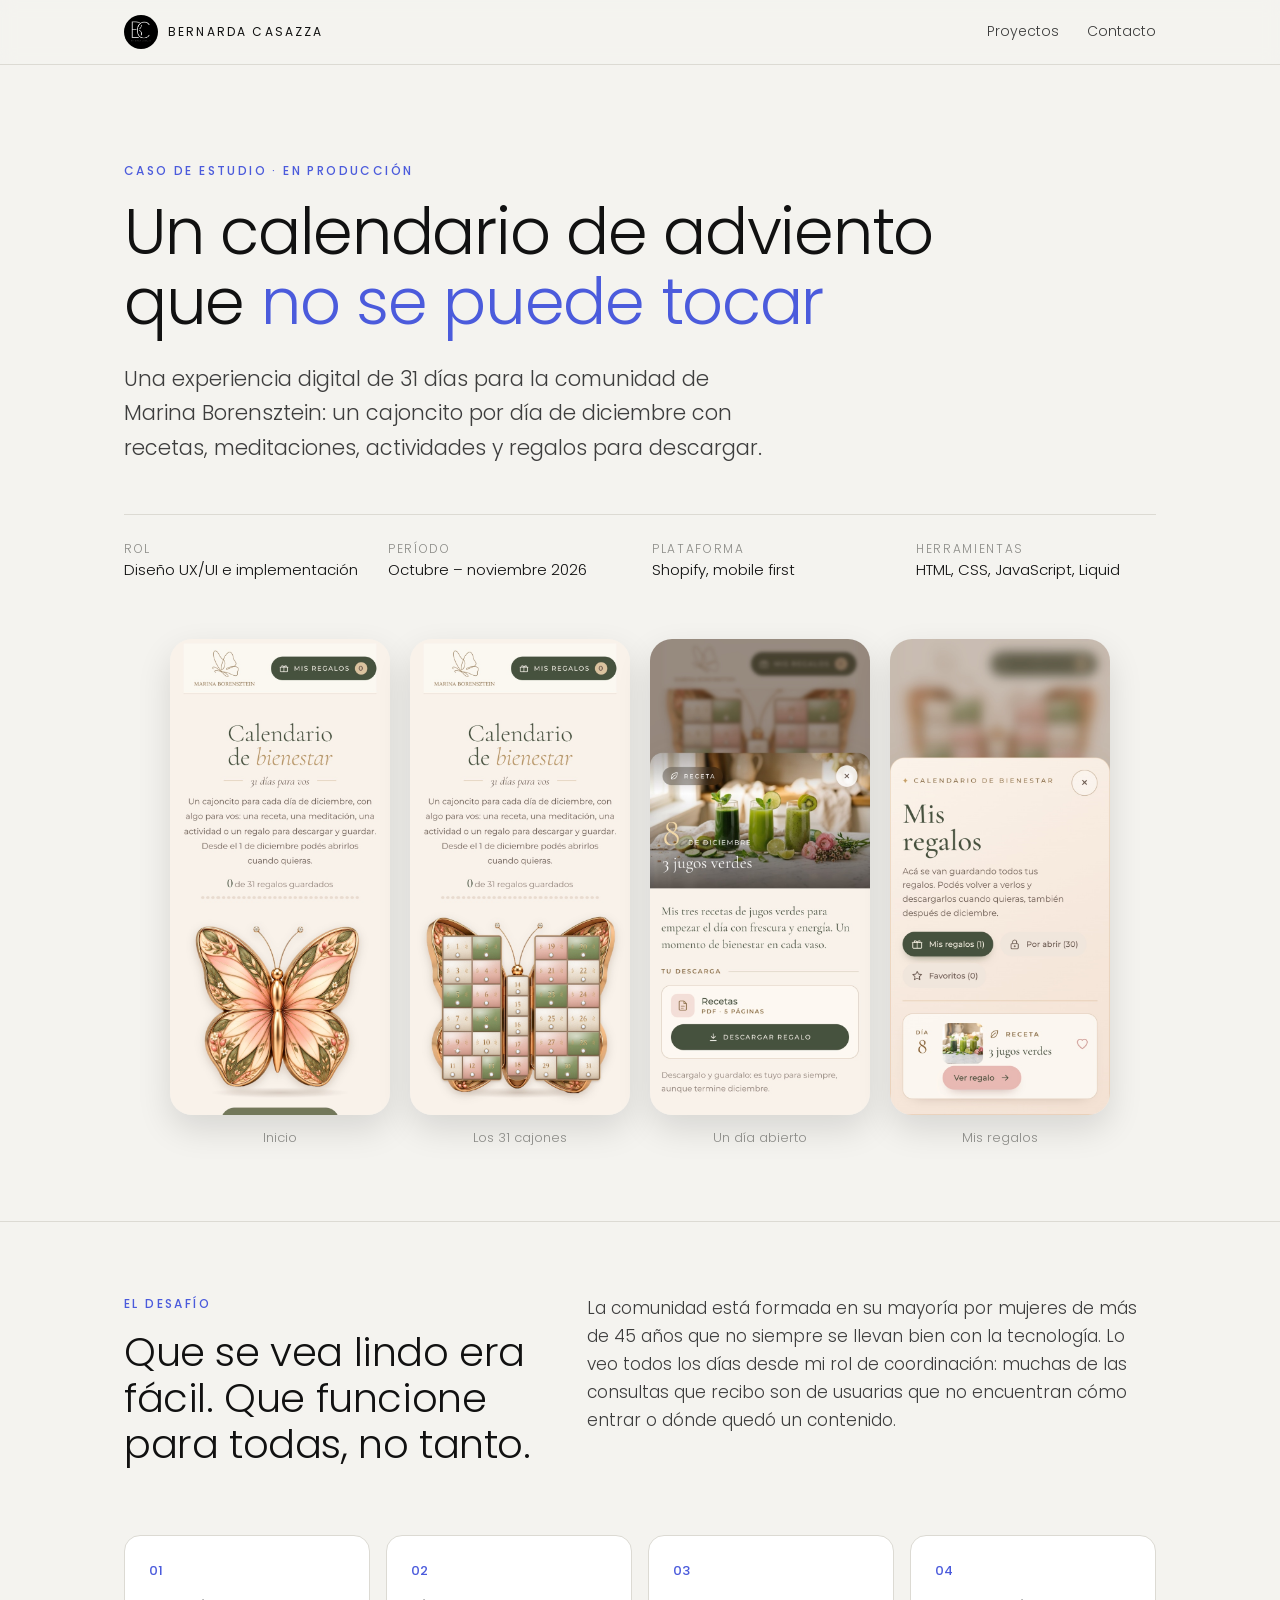
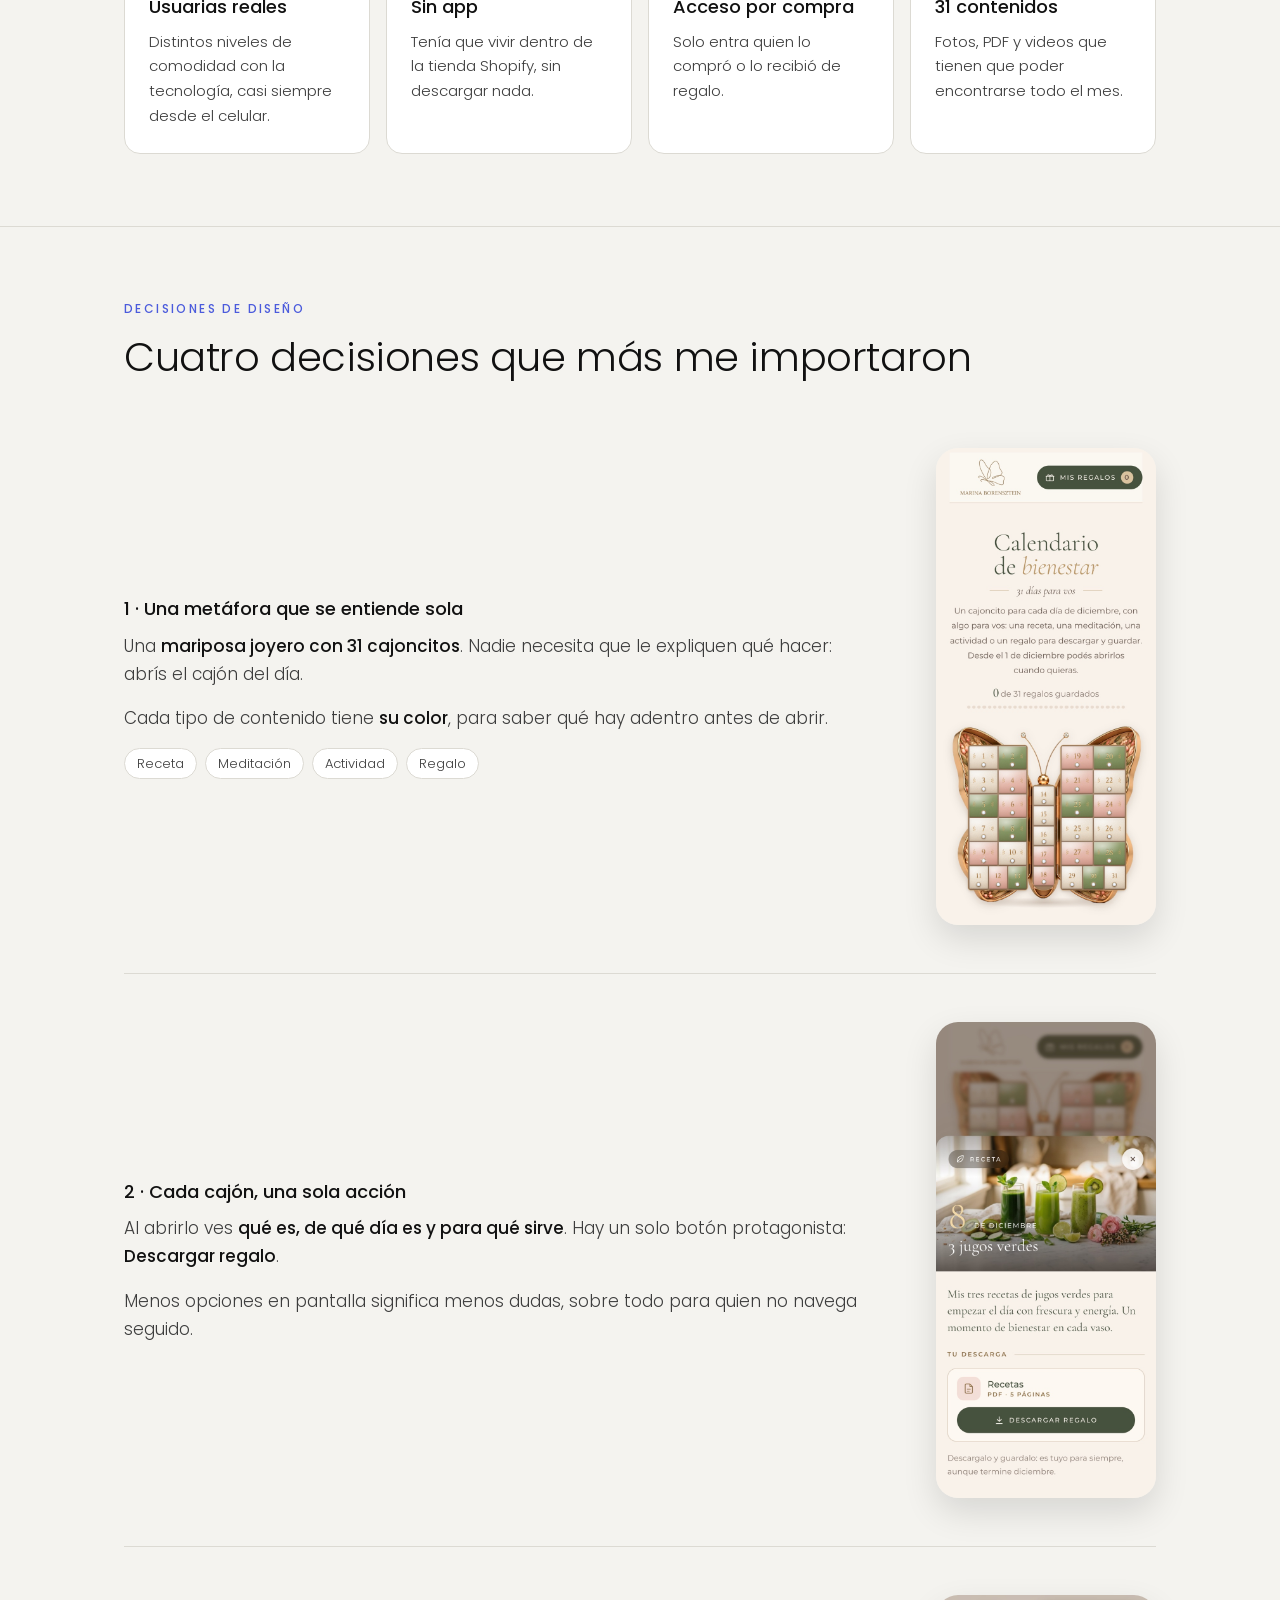
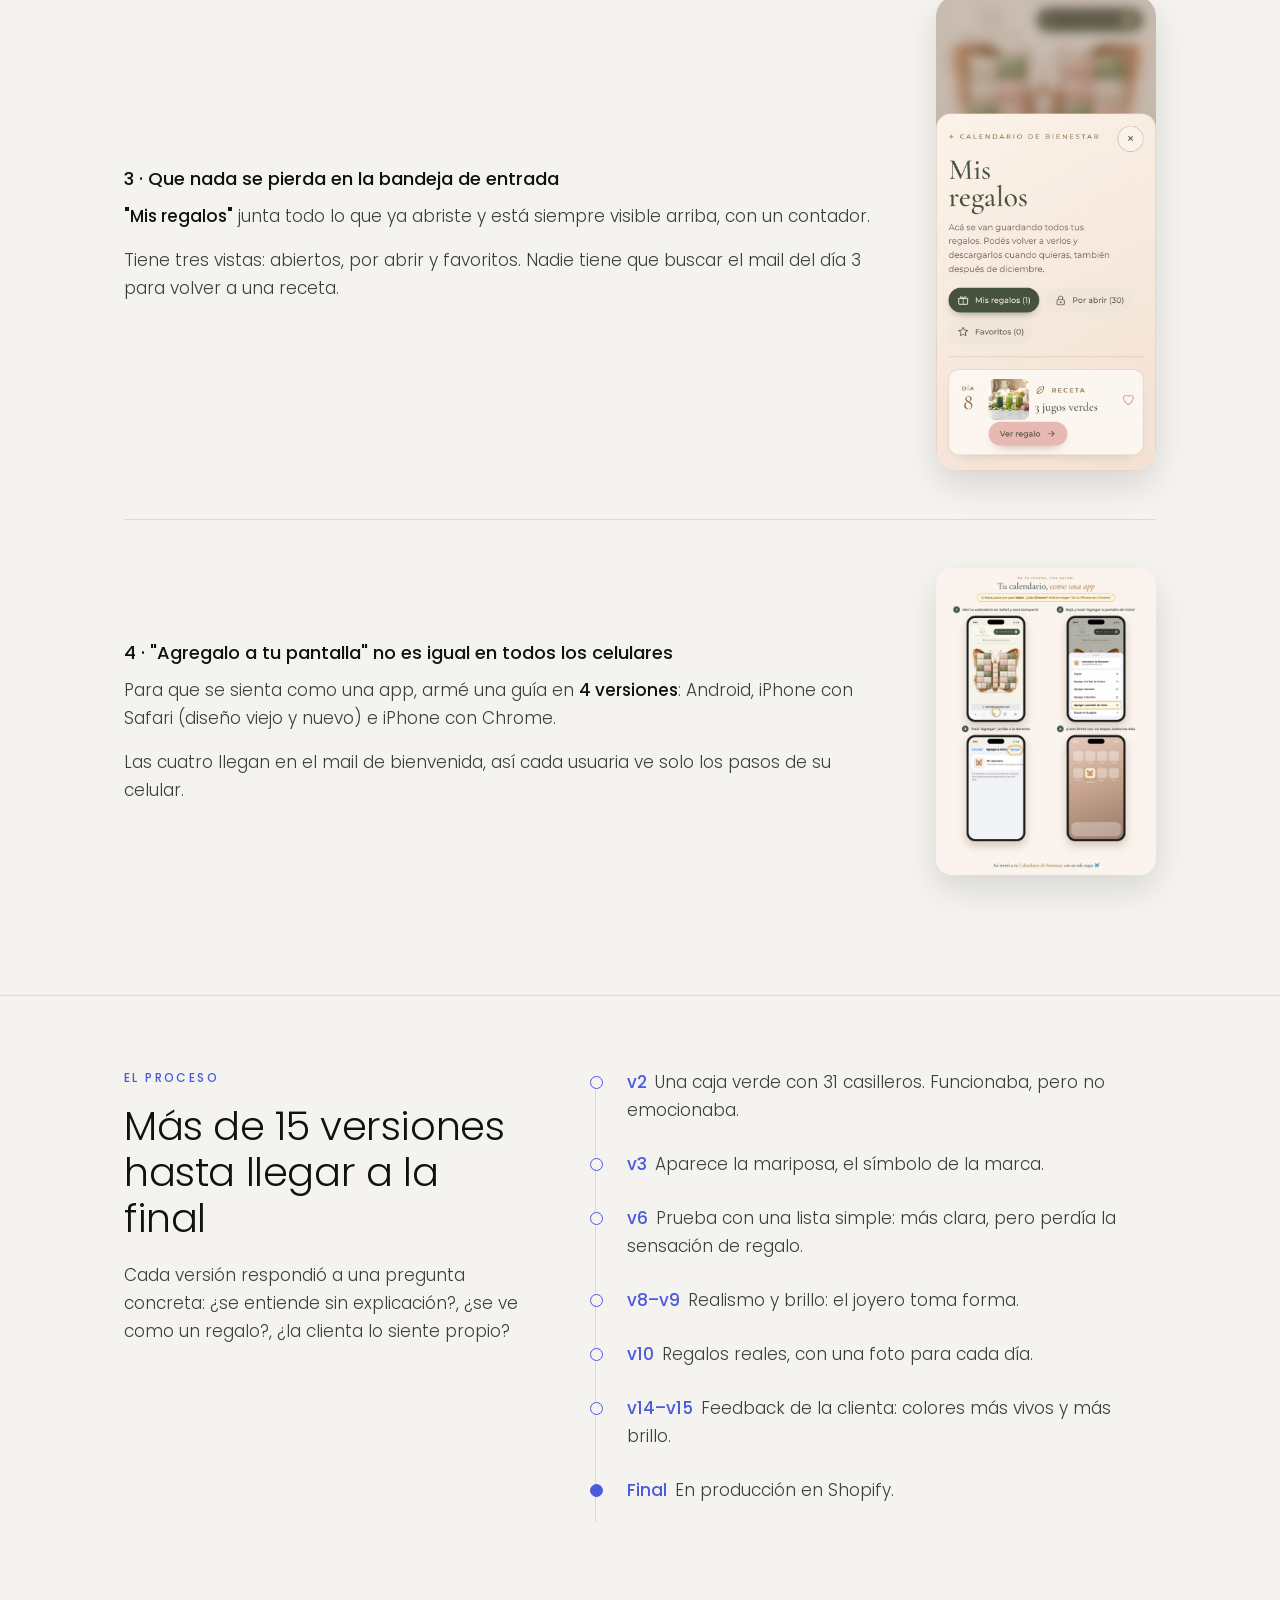
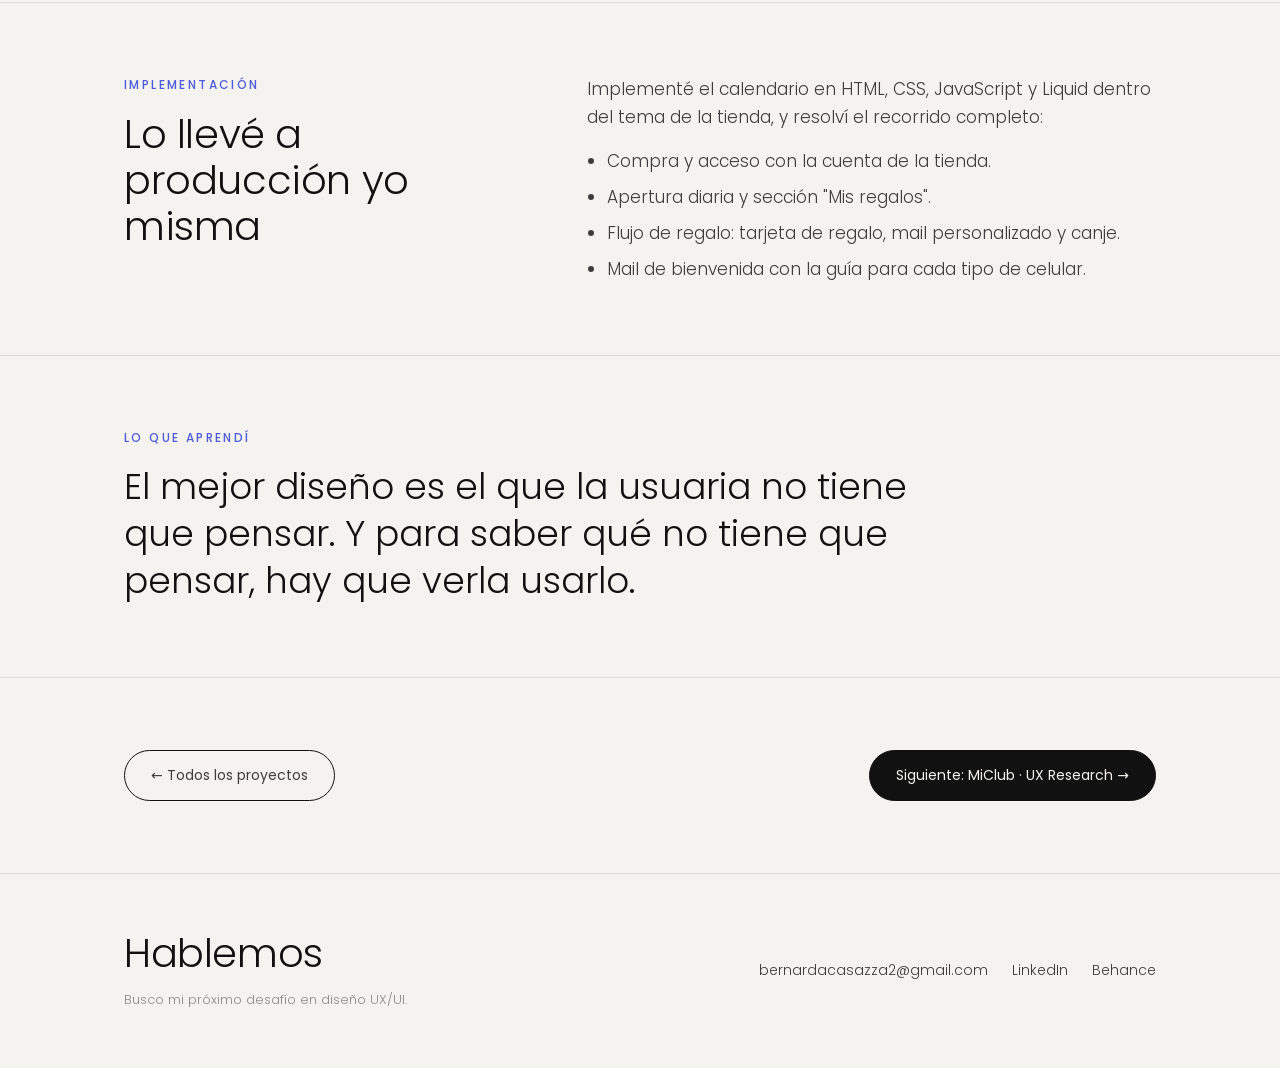
==== calendario.html @ b024c76c "Primera versión del portfolio" ====
<!doctype html>
<html lang="es">
<head>
  <meta charset="utf-8">
  <meta name="viewport" content="width=device-width, initial-scale=1">
  <title>Calendario de Bienestar · Bernarda Casazza</title>
  <meta name="description" content="Caso de estudio UX/UI: calendario de adviento digital de 31 días, diseñado e implementado en Shopify.">
  <link rel="icon" href="img/logo-bc.png">
  <link rel="preconnect" href="https://fonts.googleapis.com">
  <link href="https://fonts.googleapis.com/css2?family=Poppins:wght@300;400;500&display=swap" rel="stylesheet">
  <link rel="stylesheet" href="styles.css">
</head>
<body class="case">

<header class="top">
  <div class="wrap">
    <a class="brand" href="index.html"><img src="img/logo-bc.png" alt="">Bernarda Casazza</a>
    <ul class="nav">
      <li><a href="index.html#proyectos">Proyectos</a></li>
      <li><a href="#contacto">Contacto</a></li>
    </ul>
  </div>
</header>

<main>
  <div class="case-hero">
    <div class="wrap">
      <p class="eyebrow">Caso de estudio · En producción</p>
      <h1>Un calendario de adviento <br>que <em>no se puede tocar</em></h1>
      <p class="lead">Una experiencia digital de 31 días para la comunidad de Marina Borensztein: un cajoncito por día de diciembre con recetas, meditaciones, actividades y regalos para descargar.</p>
      <div class="meta">
        <div><span>Rol</span><p>Diseño UX/UI e implementación</p></div>
        <div><span>Período</span><p>Octubre – noviembre 2026</p></div>
        <div><span>Plataforma</span><p>Shopify, mobile first</p></div>
        <div><span>Herramientas</span><p>HTML, CSS, JavaScript, Liquid</p></div>
      </div>
    </div>
  </div>

  <section style="padding-top:0">
    <div class="wrap">
      <div class="phones-row">
        <figure><img src="img/calendario/1-inicio.jpg" alt="Inicio: mariposa joyero cerrada"><figcaption>Inicio</figcaption></figure>
        <figure><img src="img/calendario/2-abierto.jpg" alt="La mariposa abierta con 31 cajoncitos"><figcaption>Los 31 cajones</figcaption></figure>
        <figure><img src="img/calendario/4-dia.jpg" alt="Un día abierto con su regalo"><figcaption>Un día abierto</figcaption></figure>
        <figure><img src="img/calendario/6-mis-regalos.jpg" alt="Sección Mis regalos"><figcaption>Mis regalos</figcaption></figure>
      </div>
    </div>
  </section>

  <section class="divider">
    <div class="wrap">
      <div class="two">
        <div>
          <p class="eyebrow">El desafío</p>
          <h2>Que se vea lindo era fácil. Que funcione para todas, no tanto.</h2>
        </div>
        <div class="prose">
          <p>La comunidad está formada en su mayoría por mujeres de más de 45 años que no siempre se llevan bien con la tecnología. Lo veo todos los días desde mi rol de coordinación: muchas de las consultas que recibo son de usuarias que no encuentran cómo entrar o dónde quedó un contenido.</p>
        </div>
      </div>
      <div class="grid-4" style="margin-top:48px">
        <div class="box"><span class="num">01</span><h3>Usuarias reales</h3><p>Distintos niveles de comodidad con la tecnología, casi siempre desde el celular.</p></div>
        <div class="box"><span class="num">02</span><h3>Sin app</h3><p>Tenía que vivir dentro de la tienda Shopify, sin descargar nada.</p></div>
        <div class="box"><span class="num">03</span><h3>Acceso por compra</h3><p>Solo entra quien lo compró o lo recibió de regalo.</p></div>
        <div class="box"><span class="num">04</span><h3>31 contenidos</h3><p>Fotos, PDF y videos que tienen que poder encontrarse todo el mes.</p></div>
      </div>
    </div>
  </section>

  <section class="divider">
    <div class="wrap">
      <p class="eyebrow">Decisiones de diseño</p>
      <h2>Cuatro decisiones que más me importaron</h2>

      <div class="decision">
        <div class="prose">
          <h3>1 · Una metáfora que se entiende sola</h3>
          <p>Una <strong>mariposa joyero con 31 cajoncitos</strong>. Nadie necesita que le expliquen qué hacer: abrís el cajón del día.</p>
          <p>Cada tipo de contenido tiene <strong>su color</strong>, para saber qué hay adentro antes de abrir.</p>
          <div class="chips"><span>Receta</span><span>Meditación</span><span>Actividad</span><span>Regalo</span></div>
        </div>
        <img src="img/calendario/2-abierto.jpg" alt="Mariposa abierta con cajones de colores">
      </div>

      <div class="decision">
        <div class="prose">
          <h3>2 · Cada cajón, una sola acción</h3>
          <p>Al abrirlo ves <strong>qué es, de qué día es y para qué sirve</strong>. Hay un solo botón protagonista: <strong>Descargar regalo</strong>.</p>
          <p>Menos opciones en pantalla significa menos dudas, sobre todo para quien no navega seguido.</p>
        </div>
        <img src="img/calendario/4-dia.jpg" alt="Detalle de un día con el botón Descargar regalo">
      </div>

      <div class="decision">
        <div class="prose">
          <h3>3 · Que nada se pierda en la bandeja de entrada</h3>
          <p><strong>"Mis regalos"</strong> junta todo lo que ya abriste y está siempre visible arriba, con un contador.</p>
          <p>Tiene tres vistas: abiertos, por abrir y favoritos. Nadie tiene que buscar el mail del día 3 para volver a una receta.</p>
        </div>
        <img src="img/calendario/6-mis-regalos.jpg" alt="Sección Mis regalos con sus tres vistas">
      </div>

      <div class="decision">
        <div class="prose">
          <h3>4 · "Agregalo a tu pantalla" no es igual en todos los celulares</h3>
          <p>Para que se sienta como una app, armé una guía en <strong>4 versiones</strong>: Android, iPhone con Safari (diseño viejo y nuevo) e iPhone con Chrome.</p>
          <p>Las cuatro llegan en el mail de bienvenida, así cada usuaria ve solo los pasos de su celular.</p>
        </div>
        <img src="img/calendario/instructivo.jpg" alt="Guía para agregar el calendario a la pantalla de inicio" style="border-radius:16px">
      </div>
    </div>
  </section>

  <section class="divider">
    <div class="wrap two">
      <div>
        <p class="eyebrow">El proceso</p>
        <h2>Más de 15 versiones hasta llegar a la final</h2>
        <p>Cada versión respondió a una pregunta concreta: ¿se entiende sin explicación?, ¿se ve como un regalo?, ¿la clienta lo siente propio?</p>
      </div>
      <ol class="timeline">
        <li><b>v2</b>Una caja verde con 31 casilleros. Funcionaba, pero no emocionaba.</li>
        <li><b>v3</b>Aparece la mariposa, el símbolo de la marca.</li>
        <li><b>v6</b>Prueba con una lista simple: más clara, pero perdía la sensación de regalo.</li>
        <li><b>v8–v9</b>Realismo y brillo: el joyero toma forma.</li>
        <li><b>v10</b>Regalos reales, con una foto para cada día.</li>
        <li><b>v14–v15</b>Feedback de la clienta: colores más vivos y más brillo.</li>
        <li><b>Final</b>En producción en Shopify.</li>
      </ol>
    </div>
  </section>

  <section class="divider">
    <div class="wrap two">
      <div>
        <p class="eyebrow">Implementación</p>
        <h2>Lo llevé a producción yo misma</h2>
      </div>
      <div class="prose">
        <p>Implementé el calendario en HTML, CSS, JavaScript y Liquid dentro del tema de la tienda, y resolví el recorrido completo:</p>
        <ul>
          <li>Compra y acceso con la cuenta de la tienda.</li>
          <li>Apertura diaria y sección "Mis regalos".</li>
          <li>Flujo de regalo: tarjeta de regalo, mail personalizado y canje.</li>
          <li>Mail de bienvenida con la guía para cada tipo de celular.</li>
        </ul>
      </div>
    </div>
  </section>

  <section class="divider">
    <div class="wrap">
      <p class="eyebrow">Lo que aprendí</p>
      <p class="quote">El mejor diseño es el que la usuaria no tiene que pensar. Y para saber qué no tiene que pensar, hay que verla usarlo.</p>
    </div>
  </section>

  <section class="divider">
    <div class="wrap next">
      <a class="btn btn-ghost" href="index.html#proyectos">← Todos los proyectos</a>
      <a class="btn btn-main" href="miclub.html">Siguiente: MiClub · UX Research →</a>
    </div>
  </section>
</main>

<footer id="contacto">
  <div class="wrap">
    <div><h2 style="margin-bottom:8px">Hablemos</h2><small>Busco mi próximo desafío en diseño UX/UI.</small></div>
    <ul class="contact">
      <li><a href="mailto:bernardacasazza2@gmail.com">bernardacasazza2@gmail.com</a></li>
      <li><a href="https://www.linkedin.com/in/maria-bernarda-casazza-schwab-40ab6226b/" target="_blank">LinkedIn</a></li>
      <li><a href="https://www.behance.net/bernardacasazza1" target="_blank">Behance</a></li>
    </ul>
  </div>
</footer>

</body>
</html>
---- styles.css ----
:root {
  --bg: #f4f3ef;
  --surface: #ffffff;
  --ink: #111111;
  --text: #3d3d3d;
  --muted: #8a8a86;
  --line: #dcdad3;
  --acc: #4b5bdc;
  --acc-soft: #e6e8fb;
  --max: 1080px;
}

* { box-sizing: border-box; margin: 0; padding: 0; }
html { scroll-behavior: smooth; }
body {
  background: var(--bg);
  color: var(--text);
  font-family: "Poppins", system-ui, sans-serif;
  font-weight: 300;
  font-size: 17px;
  line-height: 1.65;
  -webkit-font-smoothing: antialiased;
}
img { display: block; max-width: 100%; height: auto; }
a { color: inherit; }
strong { font-weight: 500; color: var(--ink); }

.wrap { max-width: var(--max); margin: 0 auto; padding: 0 24px; }

/* Header */
.top {
  position: sticky; top: 0; z-index: 10;
  background: rgba(244, 243, 239, .92);
  backdrop-filter: blur(8px);
  border-bottom: 1px solid var(--line);
}
.top .wrap { display: flex; align-items: center; justify-content: space-between; height: 64px; }
.brand { display: flex; align-items: center; gap: 10px; text-decoration: none; color: var(--ink); font-weight: 400; letter-spacing: .18em; font-size: 12px; text-transform: uppercase; }
.brand img { width: 34px; height: 34px; border-radius: 50%; }
.nav { display: flex; gap: 28px; list-style: none; font-size: 14px; }
.nav a { text-decoration: none; color: var(--text); }
.nav a:hover { color: var(--acc); }

/* Type */
.eyebrow { font-size: 12px; letter-spacing: .2em; text-transform: uppercase; color: var(--acc); font-weight: 500; margin-bottom: 16px; }
h1 { font-weight: 300; color: var(--ink); font-size: clamp(36px, 6vw, 64px); line-height: 1.1; letter-spacing: -.02em; }
h1 em, h2 em { font-style: normal; color: var(--acc); }
h2 { font-weight: 300; color: var(--ink); font-size: clamp(28px, 4vw, 40px); line-height: 1.15; letter-spacing: -.01em; margin-bottom: 20px; }
h3 { font-weight: 500; color: var(--ink); font-size: 18px; margin-bottom: 8px; }
.lead { font-size: clamp(18px, 2vw, 21px); max-width: 640px; margin-top: 24px; }

/* Buttons */
.btns { display: flex; gap: 12px; flex-wrap: wrap; margin-top: 36px; }
.btn { display: inline-block; padding: 13px 26px; border-radius: 999px; text-decoration: none; font-size: 14px; font-weight: 400; border: 1px solid var(--ink); transition: .2s; }
.btn-main { background: var(--ink); color: var(--bg); }
.btn-main:hover { background: var(--acc); border-color: var(--acc); }
.btn-ghost:hover { border-color: var(--acc); color: var(--acc); }

/* Sections */
section { padding: 96px 0; }
.hero { padding: 120px 0 96px; }
.divider { border-top: 1px solid var(--line); }

/* Project cards */
.projects { display: grid; gap: 28px; }
.card {
  display: grid; grid-template-columns: 1.1fr 1fr; gap: 0;
  background: var(--surface); border-radius: 20px; overflow: hidden;
  text-decoration: none; color: inherit; border: 1px solid var(--line);
  transition: transform .25s, box-shadow .25s;
}
.card:hover { transform: translateY(-4px); box-shadow: 0 18px 40px rgba(0,0,0,.07); }
.card-img { background: #ebe9e2; display: flex; align-items: center; justify-content: center; min-height: 340px; overflow: hidden; }
.card-img img { width: 100%; height: 100%; object-fit: cover; }
.card-img.phones { gap: 14px; padding: 32px; }
.card-img.phones img { width: 34%; height: auto; border-radius: 16px; box-shadow: 0 10px 30px rgba(0,0,0,.12); }
.card-body { padding: 40px; display: flex; flex-direction: column; justify-content: center; }
.card-body h3 { font-size: 26px; font-weight: 300; margin: 6px 0 12px; }
.tags { display: flex; flex-wrap: wrap; gap: 8px; margin-top: 20px; list-style: none; }
.tags li { font-size: 12px; padding: 5px 12px; border-radius: 999px; background: var(--bg); color: var(--text); }
.more { margin-top: 24px; font-size: 14px; color: var(--acc); font-weight: 500; }
.status { align-self: flex-start; display: inline-block; font-size: 11px; letter-spacing: .12em; text-transform: uppercase; padding: 4px 10px; border-radius: 999px; background: var(--acc-soft); color: var(--acc); font-weight: 500; }

/* About */
.about { display: grid; grid-template-columns: 1fr 1fr; gap: 56px; }
.skills { list-style: none; display: grid; gap: 18px; }
.skills li { border-top: 1px solid var(--line); padding-top: 14px; }
.skills span { display: block; font-size: 12px; letter-spacing: .14em; text-transform: uppercase; color: var(--muted); margin-bottom: 4px; }

/* Case study */
.case-hero { padding: 96px 0 56px; }
.meta { display: grid; grid-template-columns: repeat(4, 1fr); gap: 24px; margin-top: 48px; padding-top: 24px; border-top: 1px solid var(--line); }
.meta span { display: block; font-size: 12px; letter-spacing: .14em; text-transform: uppercase; color: var(--muted); }
.meta p { color: var(--ink); font-size: 15px; }
.case section { padding: 72px 0; }
.two { display: grid; grid-template-columns: 1fr 1.4fr; gap: 56px; align-items: start; }
.prose p + p { margin-top: 16px; }
.prose ul { margin: 16px 0 0 20px; }
.prose li + li { margin-top: 8px; }
.grid-4 { display: grid; grid-template-columns: repeat(4, 1fr); gap: 16px; }
.grid-3 { display: grid; grid-template-columns: repeat(3, 1fr); gap: 16px; }
.box { background: var(--surface); border: 1px solid var(--line); border-radius: 16px; padding: 24px; }
.box .num { color: var(--acc); font-size: 13px; font-weight: 500; display: block; margin-bottom: 10px; }
.box p { font-size: 15px; }
.phones-row { display: flex; gap: 20px; justify-content: center; flex-wrap: wrap; }
.phones-row figure { width: min(220px, 44%); }
.phones-row img { border-radius: 22px; box-shadow: 0 14px 34px rgba(0,0,0,.12); }
figcaption { font-size: 13px; color: var(--muted); margin-top: 12px; text-align: center; }
.decision { display: grid; grid-template-columns: 1fr 220px; gap: 64px; align-items: center; padding: 48px 0; border-top: 1px solid var(--line); }
.decision:first-of-type { border-top: 0; }
.decision img { border-radius: 22px; box-shadow: 0 14px 34px rgba(0,0,0,.12); }
.chips { display: flex; gap: 8px; flex-wrap: wrap; margin-top: 16px; }
.chips span { font-size: 13px; padding: 4px 12px; border-radius: 999px; border: 1px solid var(--line); background: var(--surface); }

/* Timeline */
.timeline { list-style: none; position: relative; margin-left: 8px; }
.timeline::before { content: ""; position: absolute; left: 0; top: 8px; bottom: 8px; width: 1px; background: var(--line); }
.timeline li { position: relative; padding: 0 0 26px 32px; }
.timeline li::before { content: ""; position: absolute; left: -5px; top: 8px; width: 11px; height: 11px; border-radius: 50%; background: var(--bg); border: 1px solid var(--acc); }
.timeline li:last-child::before { background: var(--acc); }
.timeline b { font-weight: 500; color: var(--acc); margin-right: 8px; }

/* Before / after */
.compare { display: grid; grid-template-columns: 1fr 1fr; gap: 16px; }
.compare .box span { font-size: 12px; letter-spacing: .14em; text-transform: uppercase; color: var(--muted); display: block; margin-bottom: 8px; }
.compare .after { border-color: var(--acc); }
.compare .after span { color: var(--acc); }

.quote { font-size: clamp(24px, 3.4vw, 36px); font-weight: 300; color: var(--ink); line-height: 1.3; max-width: 820px; }
.full img { border-radius: 16px; border: 1px solid var(--line); }
.stack { display: grid; gap: 20px; }

.next { display: flex; justify-content: space-between; gap: 16px; flex-wrap: wrap; }

/* Footer */
footer { border-top: 1px solid var(--line); padding: 56px 0; }
footer .wrap { display: flex; justify-content: space-between; align-items: center; gap: 24px; flex-wrap: wrap; }
.contact { display: flex; gap: 24px; flex-wrap: wrap; list-style: none; font-size: 14px; }
.contact a { text-decoration: none; }
.contact a:hover { color: var(--acc); }
small { color: var(--muted); font-size: 13px; }

@media (max-width: 820px) {
  body { font-size: 16px; }
  .wrap { padding: 0 16px; }
  .nav { gap: 16px; font-size: 13px; }
  .nav .hide-sm { display: none; }
  .hero { padding: 72px 0 64px; }
  h1 br, h2 br { display: none; }
  .card-img.phones { padding: 24px 16px; }
  section, .case section { padding: 56px 0; }
  .card, .about, .two, .decision, .compare { grid-template-columns: 1fr; }
  .card-img { min-height: 240px; }
  .card-body { padding: 28px; }
  .decision { gap: 24px; }
  .decision img { max-width: 220px; margin: 0 auto; }
  .grid-4, .grid-3, .meta { grid-template-columns: 1fr 1fr; }
}
@media (max-width: 480px) {
  .grid-4, .grid-3 { grid-template-columns: 1fr; }
}
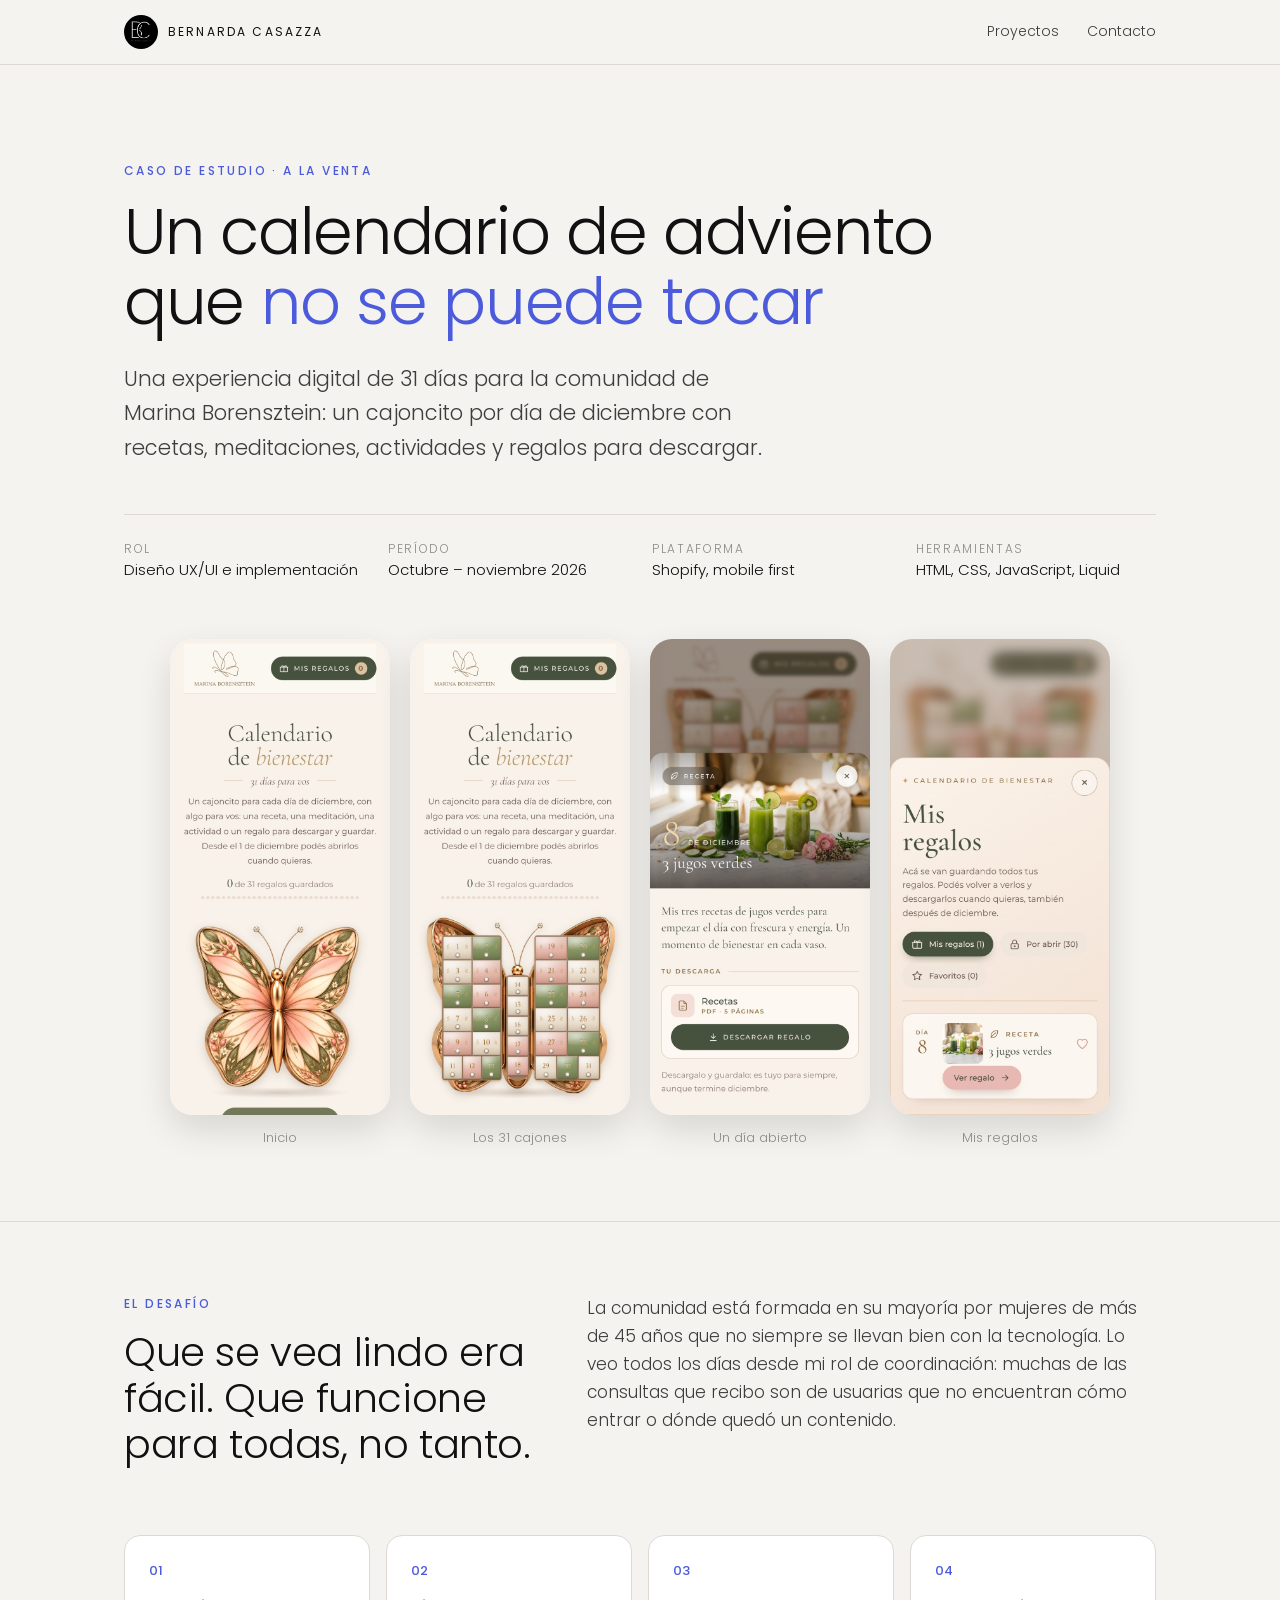
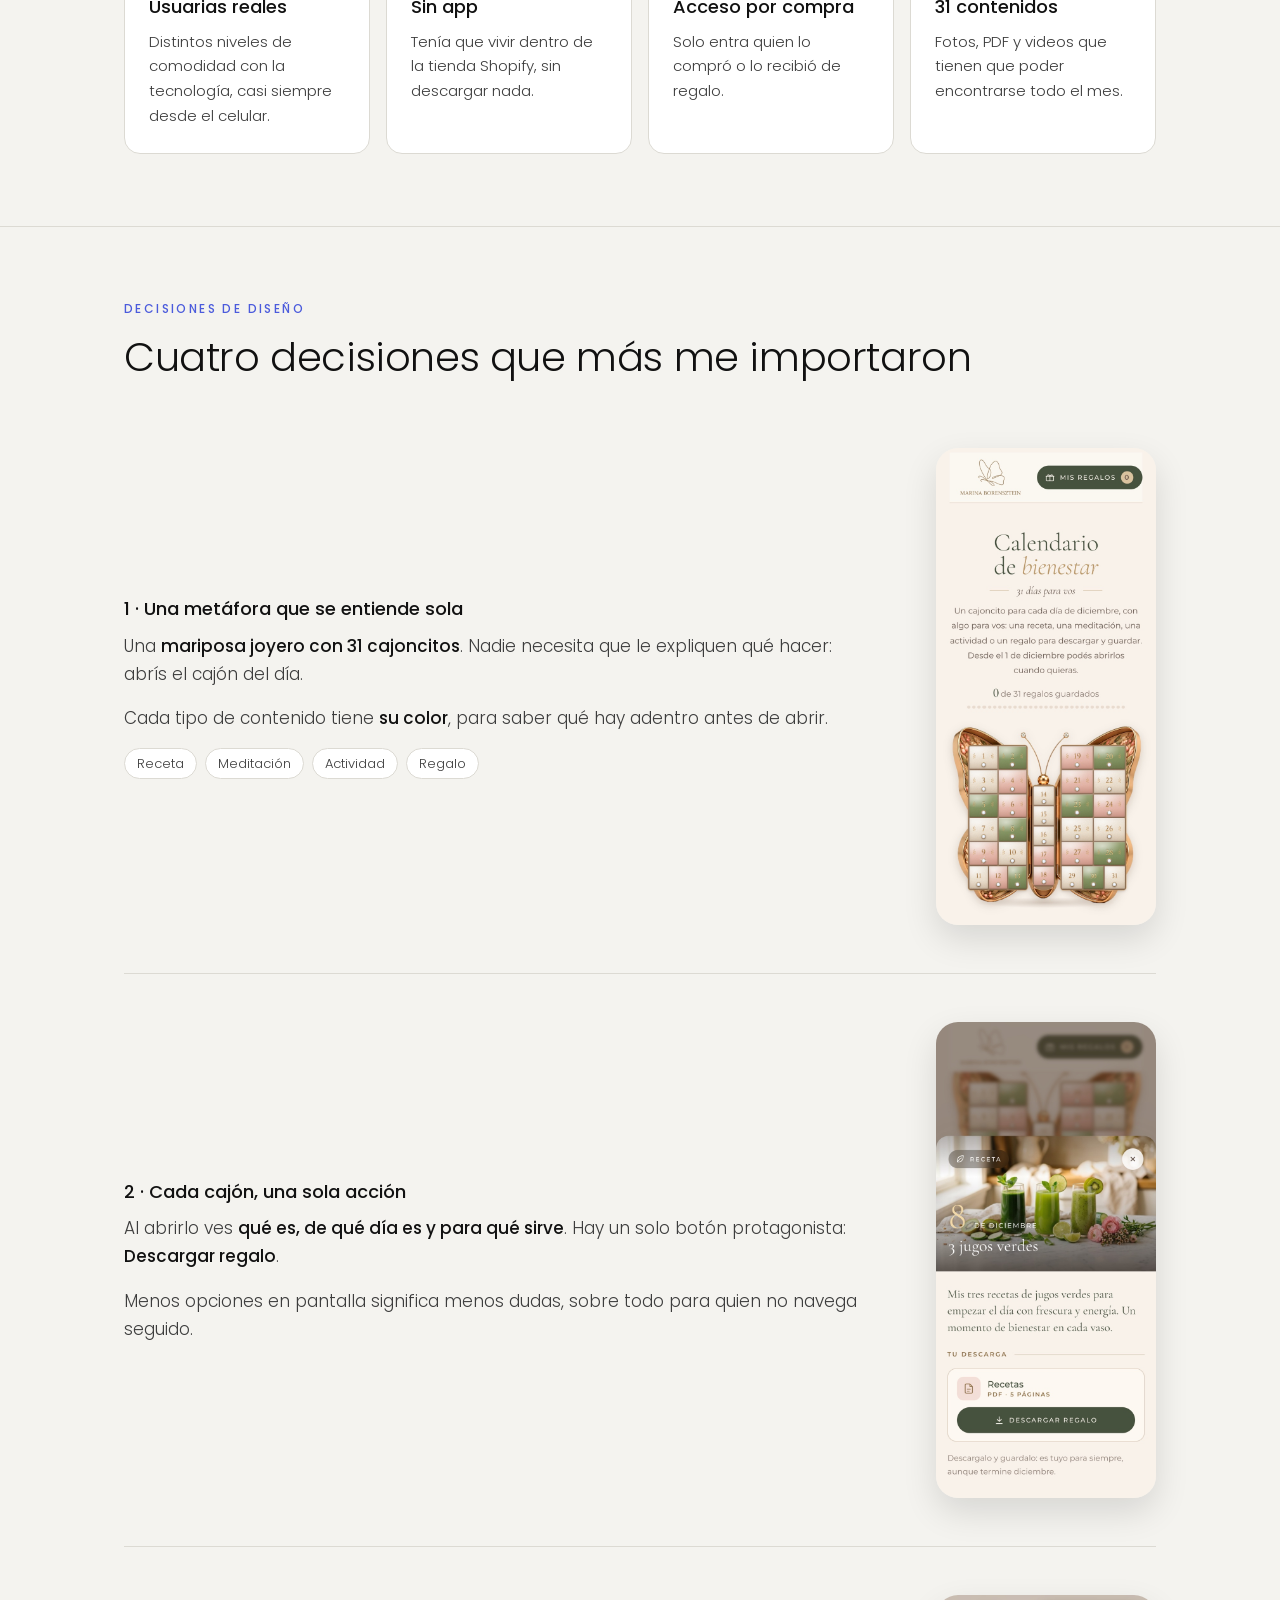
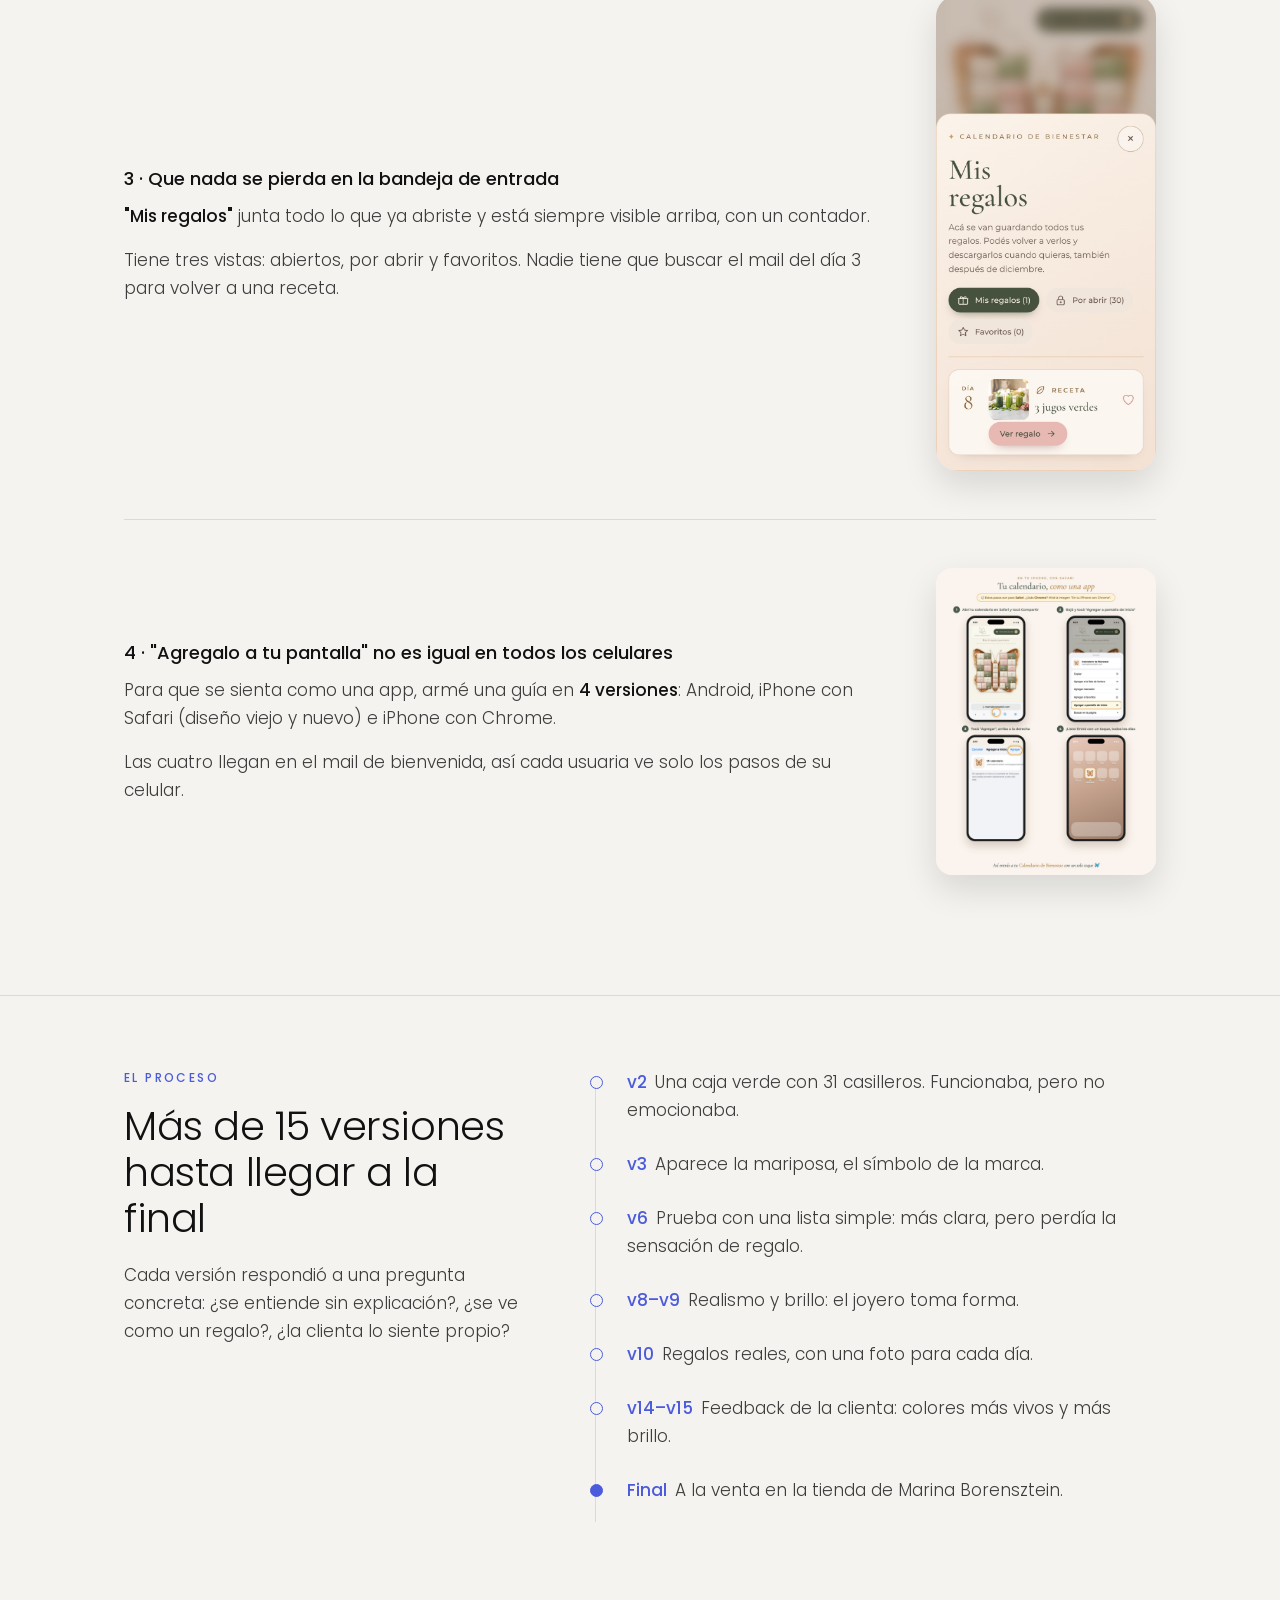
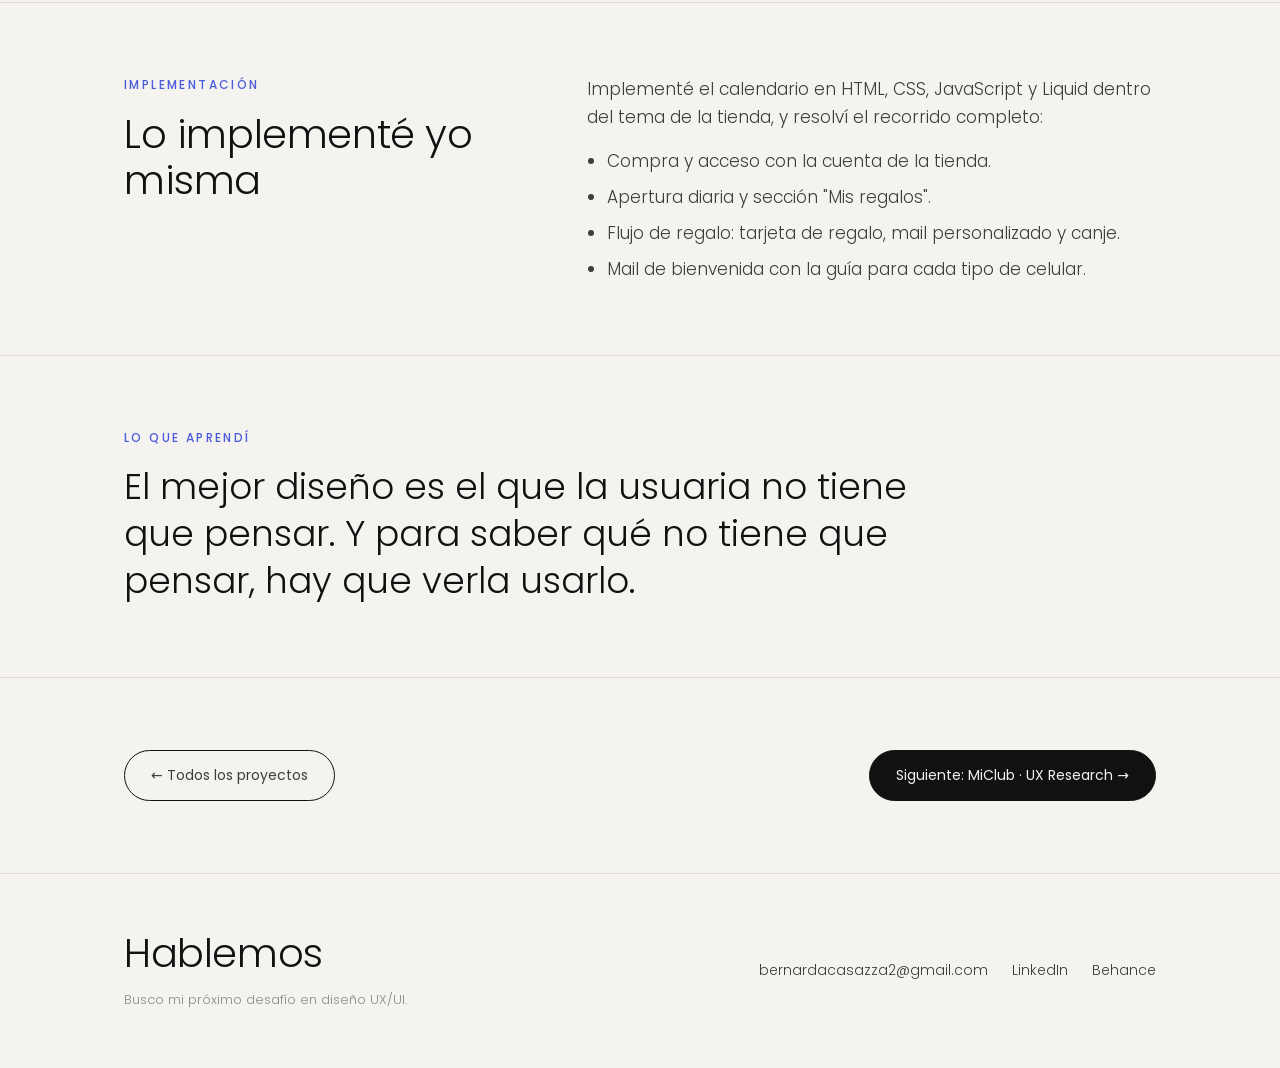
==== commit 14ef15f2: "Argentina, calendario a la venta y captura de MiClub Co-Authored-By: Claude Opus 5.5 <noreply@anthro" ====
--- a/calendario.html
+++ b/calendario.html
@@ -5,6 +5,14 @@
   <meta name="viewport" content="width=device-width, initial-scale=1">
   <title>Calendario de Bienestar · Bernarda Casazza</title>
   <meta name="description" content="Caso de estudio UX/UI: calendario de adviento digital de 31 días, diseñado e implementado en Shopify.">
+  <meta property="og:type" content="website">
+  <meta property="og:url" content="https://bernicasazza.github.io/calendario.html">
+  <meta property="og:title" content="Calendario de Bienestar · Bernarda Casazza">
+  <meta property="og:description" content="Caso de estudio UX/UI: calendario de adviento digital de 31 días, diseñado e implementado en Shopify.">
+  <meta property="og:image" content="https://bernicasazza.github.io/img/og-portfolio.jpg">
+  <meta property="og:image:width" content="1200">
+  <meta property="og:image:height" content="627">
+  <meta name="twitter:card" content="summary_large_image">
   <link rel="icon" href="img/logo-bc.png">
   <link rel="preconnect" href="https://fonts.googleapis.com">
   <link href="https://fonts.googleapis.com/css2?family=Poppins:wght@300;400;500&display=swap" rel="stylesheet">
@@ -25,7 +33,7 @@
 <main>
   <div class="case-hero">
     <div class="wrap">
-      <p class="eyebrow">Caso de estudio · En producción</p>
+      <p class="eyebrow">Caso de estudio · A la venta</p>
       <h1>Un calendario de adviento <br>que <em>no se puede tocar</em></h1>
       <p class="lead">Una experiencia digital de 31 días para la comunidad de Marina Borensztein: un cajoncito por día de diciembre con recetas, meditaciones, actividades y regalos para descargar.</p>
       <div class="meta">
@@ -126,7 +134,7 @@
         <li><b>v8–v9</b>Realismo y brillo: el joyero toma forma.</li>
         <li><b>v10</b>Regalos reales, con una foto para cada día.</li>
         <li><b>v14–v15</b>Feedback de la clienta: colores más vivos y más brillo.</li>
-        <li><b>Final</b>En producción en Shopify.</li>
+        <li><b>Final</b>A la venta en la tienda de Marina Borensztein.</li>
       </ol>
     </div>
   </section>
@@ -135,7 +143,7 @@
     <div class="wrap two">
       <div>
         <p class="eyebrow">Implementación</p>
-        <h2>Lo llevé a producción yo misma</h2>
+        <h2>Lo implementé yo misma</h2>
       </div>
       <div class="prose">
         <p>Implementé el calendario en HTML, CSS, JavaScript y Liquid dentro del tema de la tienda, y resolví el recorrido completo:</p>
--- a/styles.css
+++ b/styles.css
@@ -73,6 +73,8 @@
 .card-img { background: #ebe9e2; display: flex; align-items: center; justify-content: center; min-height: 340px; overflow: hidden; }
 .card-img img { width: 100%; height: 100%; object-fit: cover; }
 .card-img.phones { gap: 14px; padding: 32px; }
+.card-img.browser { padding: 40px; }
+.card-img.browser img { width: 100%; height: auto; border-radius: 12px; box-shadow: 0 14px 34px rgba(0,0,0,.12); }
 .card-img.phones img { width: 34%; height: auto; border-radius: 16px; box-shadow: 0 10px 30px rgba(0,0,0,.12); }
 .card-body { padding: 40px; display: flex; flex-direction: column; justify-content: center; }
 .card-body h3 { font-size: 26px; font-weight: 300; margin: 6px 0 12px; }
@@ -148,6 +150,7 @@
   .hero { padding: 72px 0 64px; }
   h1 br, h2 br { display: none; }
   .card-img.phones { padding: 24px 16px; }
+  .card-img.browser { padding: 24px 16px; }
   section, .case section { padding: 56px 0; }
   .card, .about, .two, .decision, .compare { grid-template-columns: 1fr; }
   .card-img { min-height: 240px; }
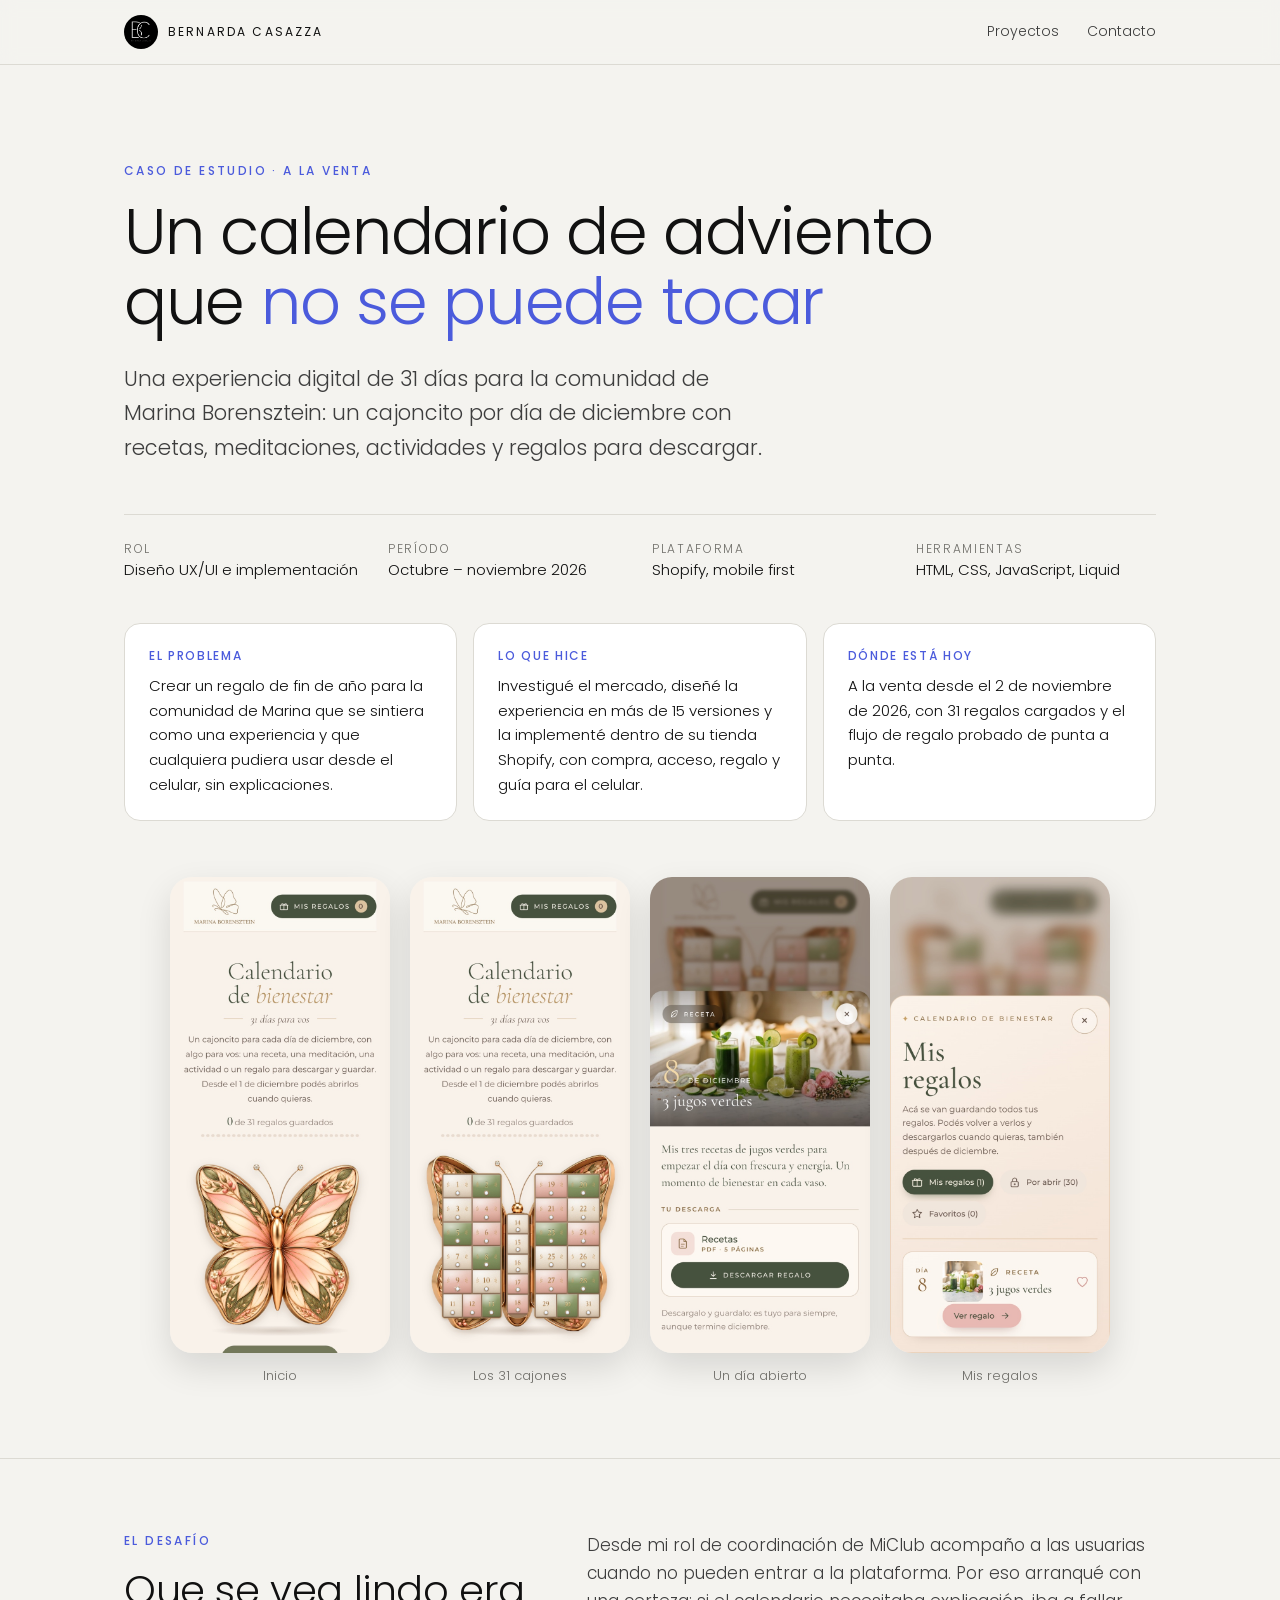
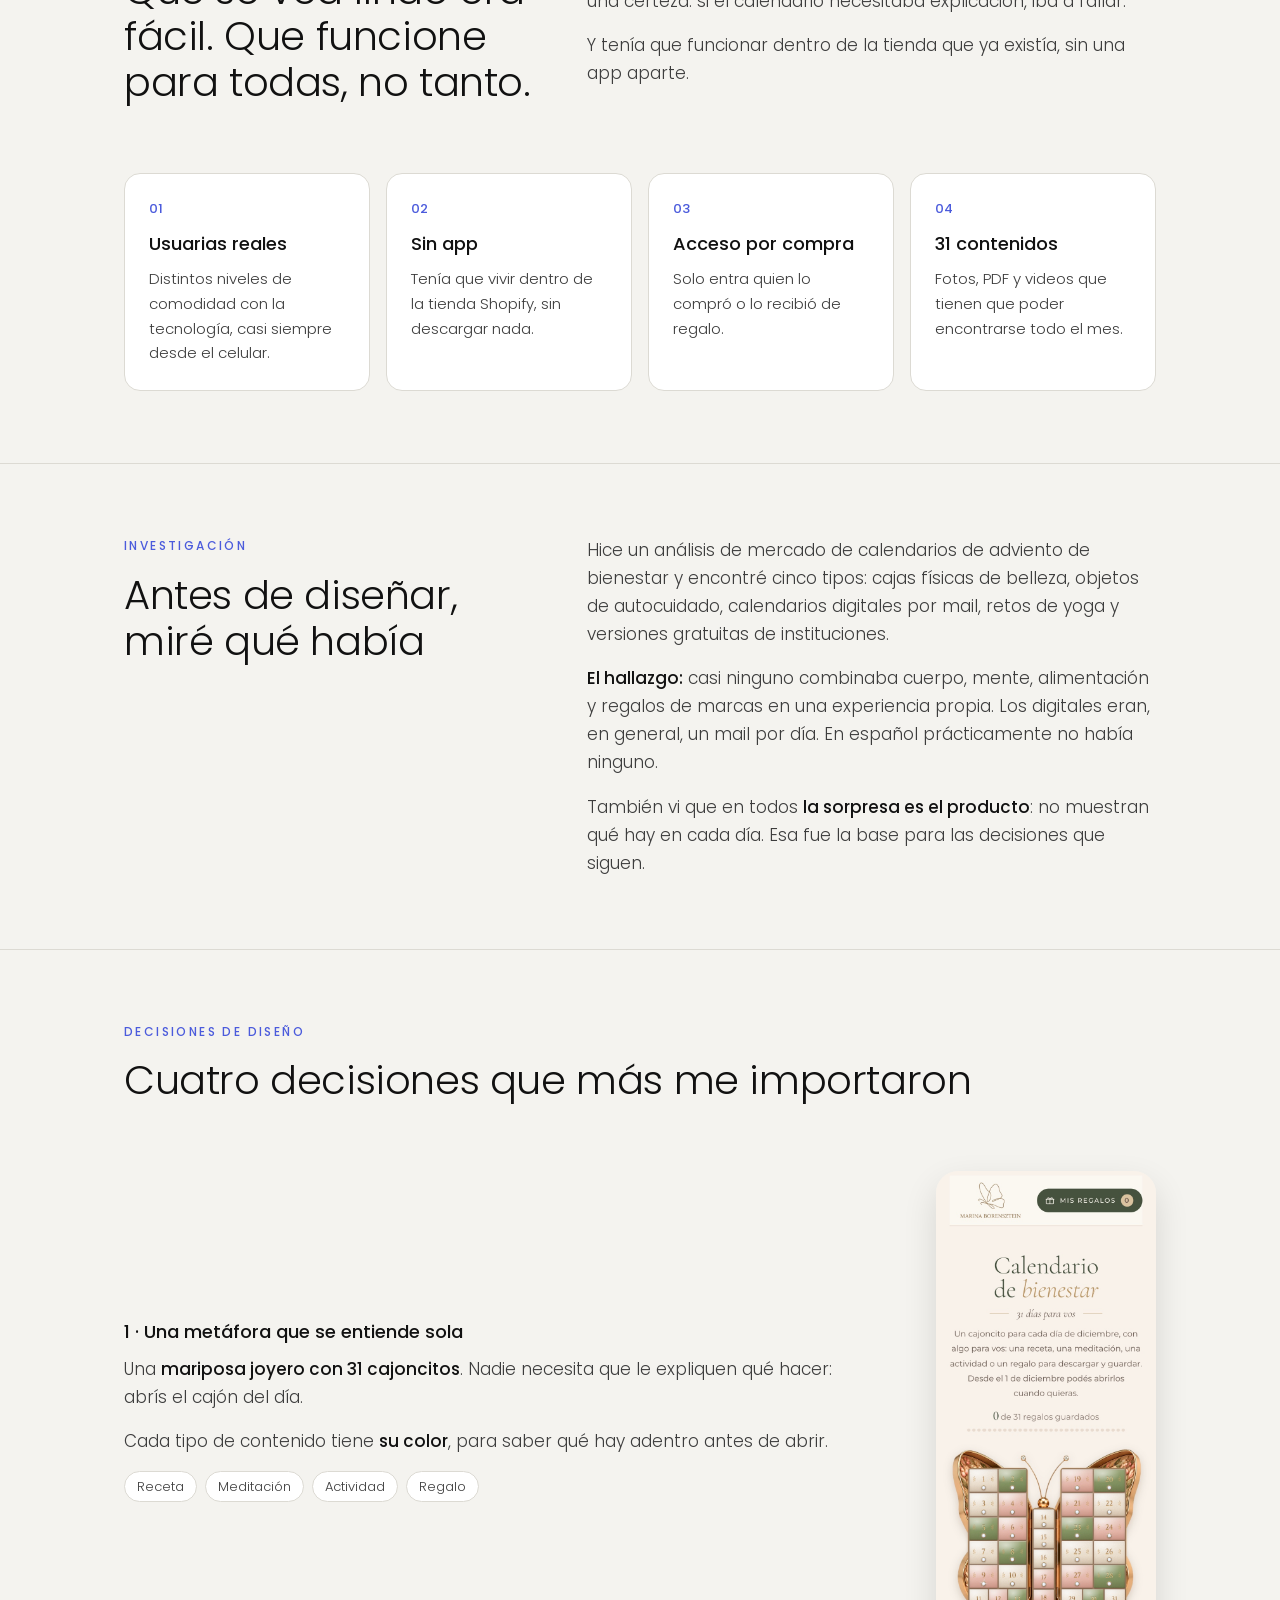
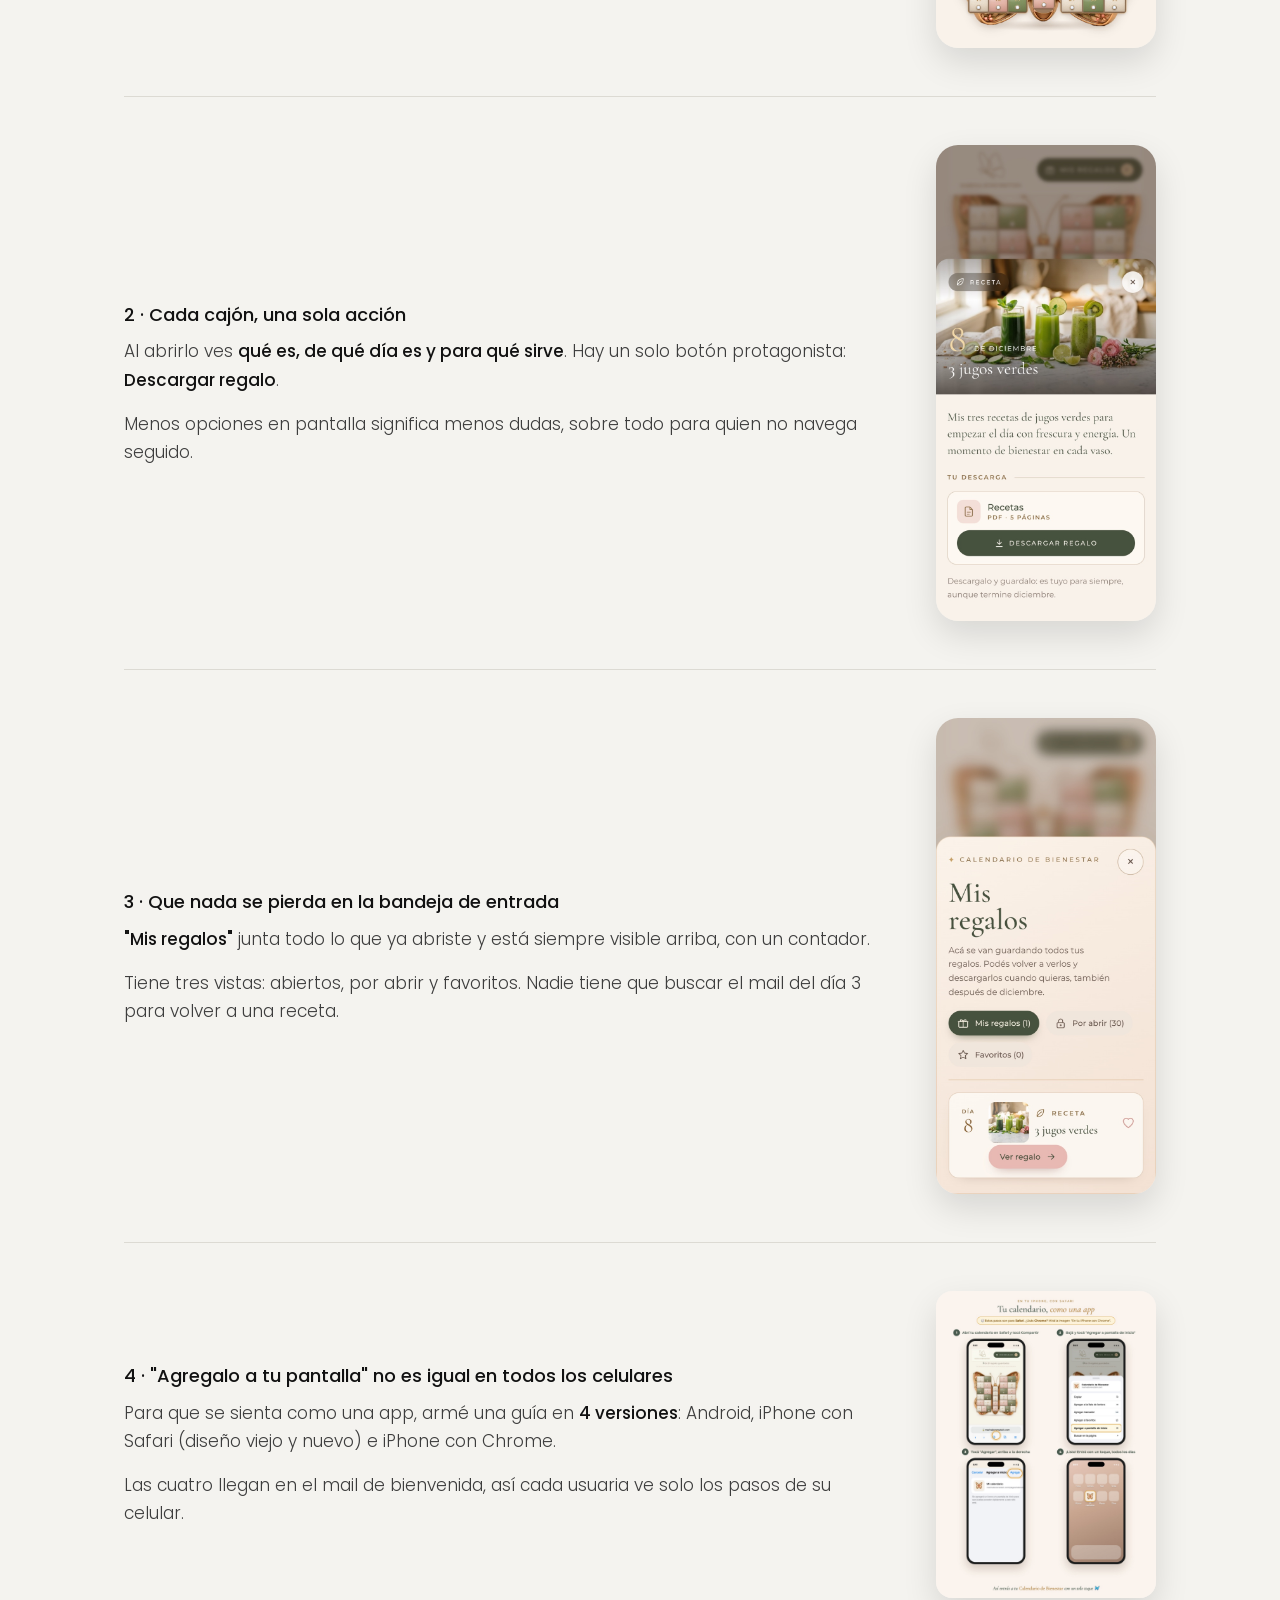
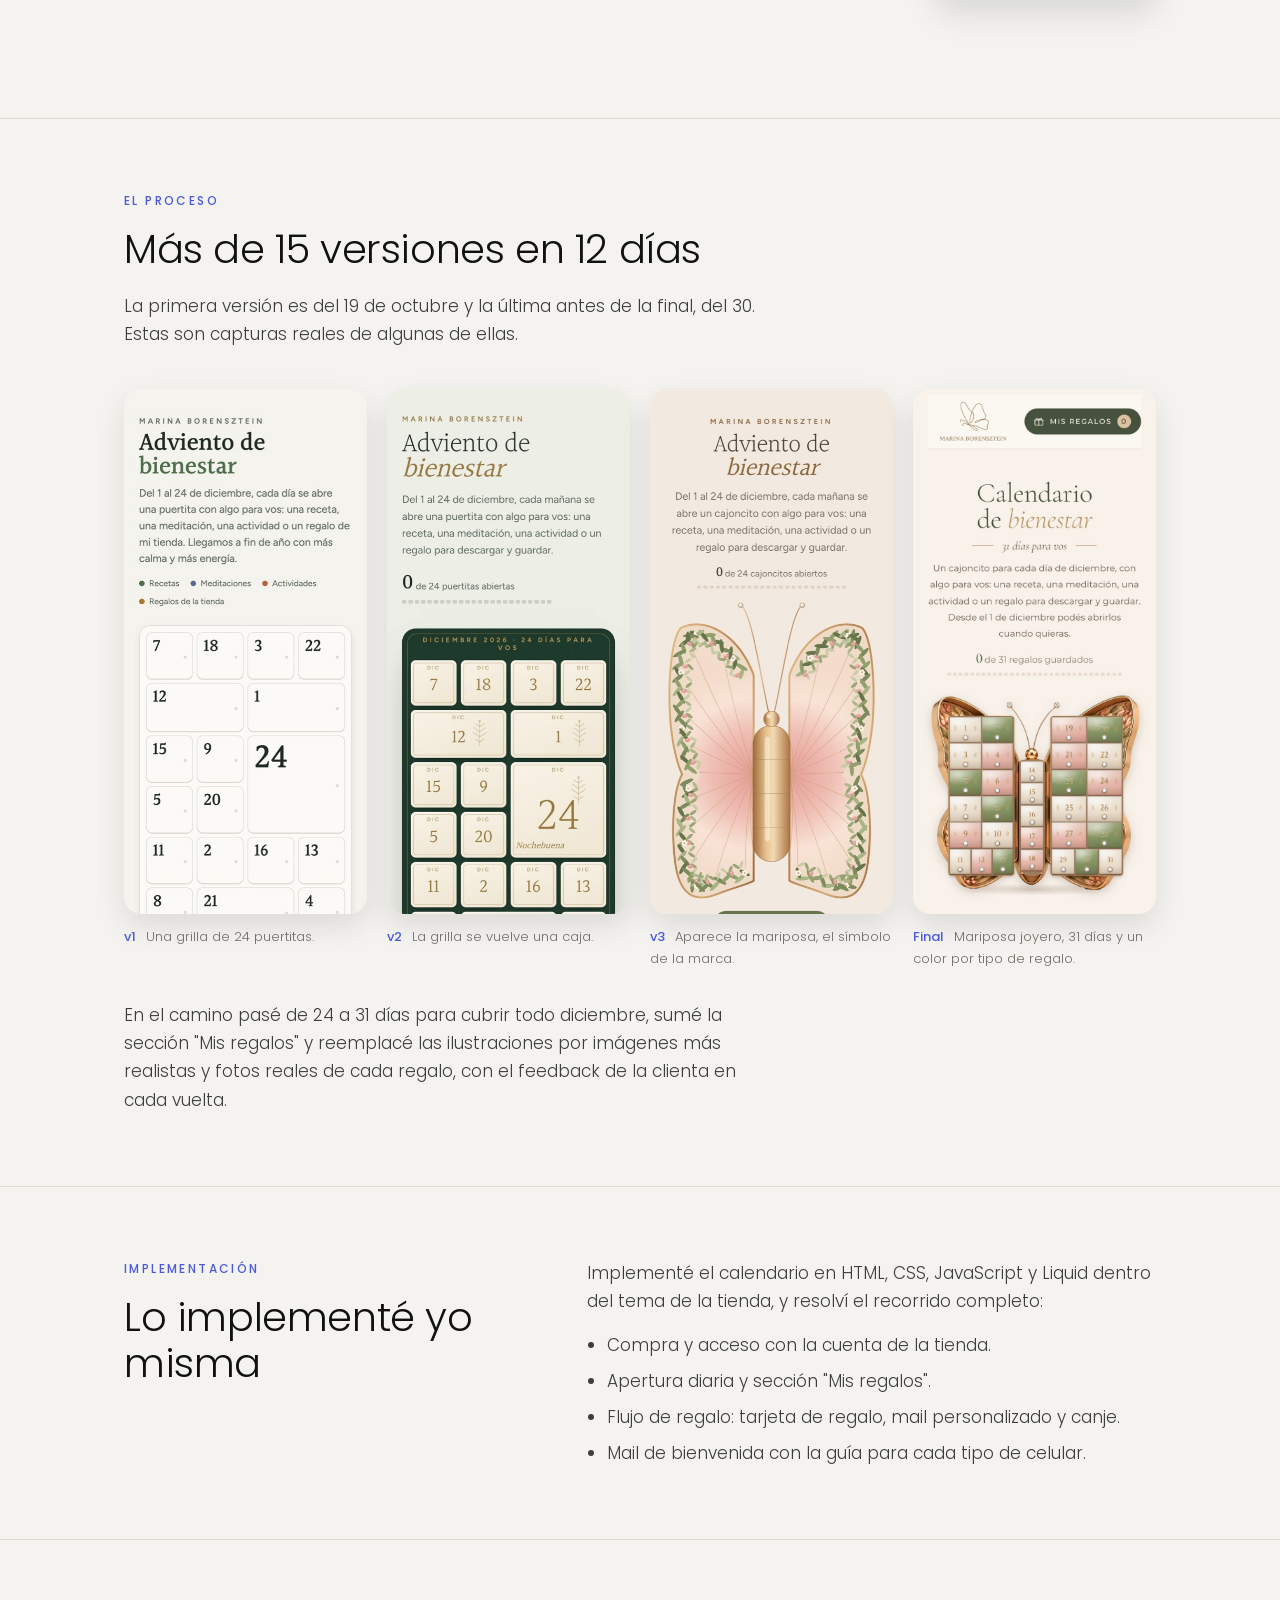
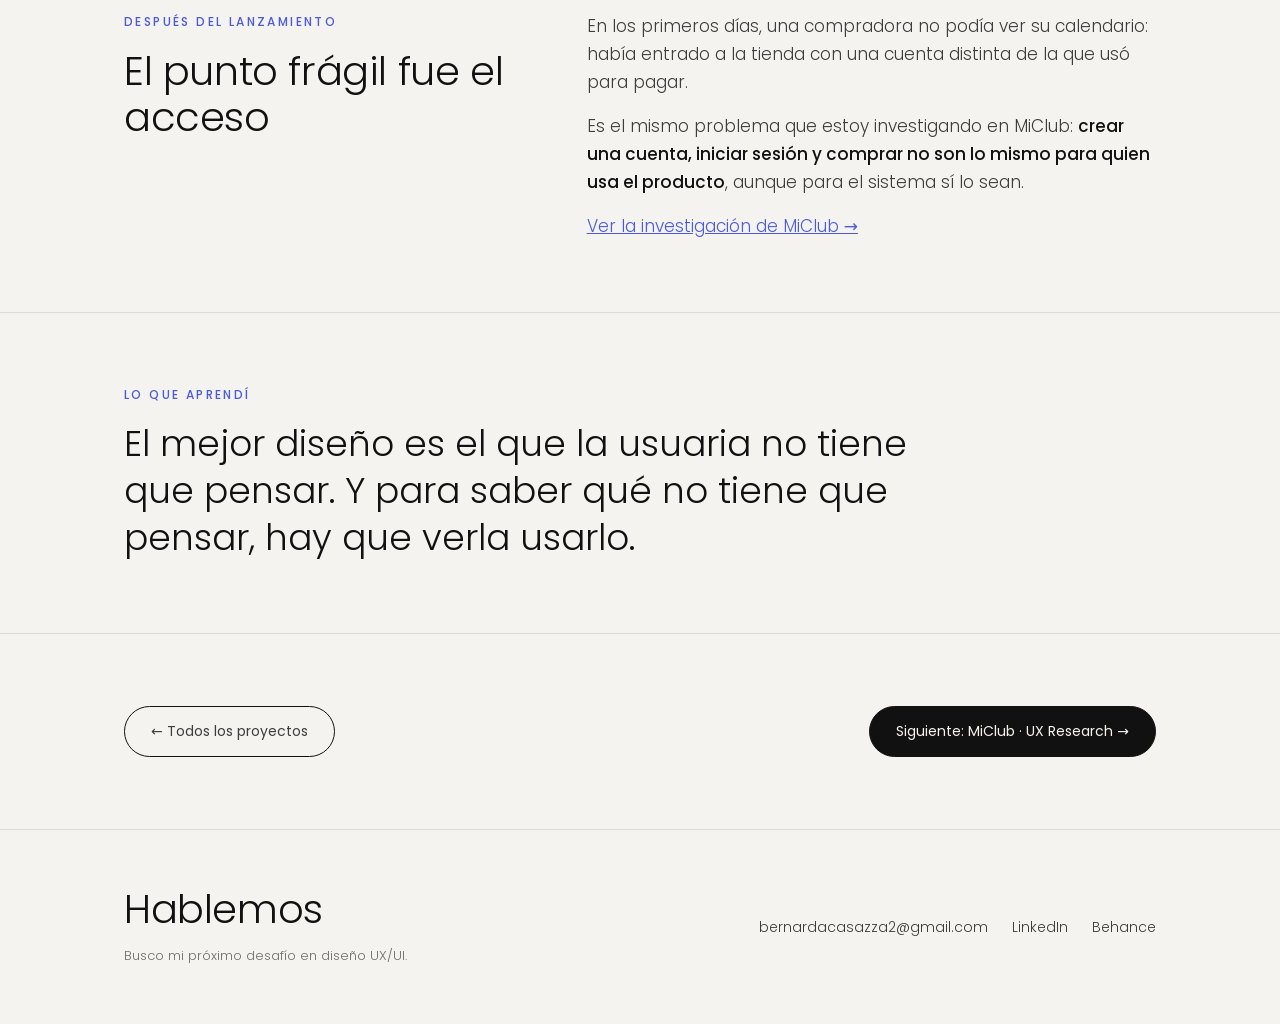
==== commit 67188e6f: "Casos con resumen rápido, versiones reales del calendario, investigación y foto Co-Authored-By: Clau" ====
--- a/calendario.html
+++ b/calendario.html
@@ -42,6 +42,11 @@
         <div><span>Plataforma</span><p>Shopify, mobile first</p></div>
         <div><span>Herramientas</span><p>HTML, CSS, JavaScript, Liquid</p></div>
       </div>
+      <div class="tldr">
+        <div><span>El problema</span><p>Crear un regalo de fin de año para la comunidad de Marina que se sintiera como una experiencia y que cualquiera pudiera usar desde el celular, sin explicaciones.</p></div>
+        <div><span>Lo que hice</span><p>Investigué el mercado, diseñé la experiencia en más de 15 versiones y la implementé dentro de su tienda Shopify, con compra, acceso, regalo y guía para el celular.</p></div>
+        <div><span>Dónde está hoy</span><p>A la venta desde el 2 de noviembre de 2026, con 31 regalos cargados y el flujo de regalo probado de punta a punta.</p></div>
+      </div>
     </div>
   </div>
 
@@ -64,7 +69,8 @@
           <h2>Que se vea lindo era fácil. Que funcione para todas, no tanto.</h2>
         </div>
         <div class="prose">
-          <p>La comunidad está formada en su mayoría por mujeres de más de 45 años que no siempre se llevan bien con la tecnología. Lo veo todos los días desde mi rol de coordinación: muchas de las consultas que recibo son de usuarias que no encuentran cómo entrar o dónde quedó un contenido.</p>
+          <p>Desde mi rol de coordinación de MiClub acompaño a las usuarias cuando no pueden entrar a la plataforma. Por eso arranqué con una certeza: si el calendario necesitaba explicación, iba a fallar.</p>
+          <p>Y tenía que funcionar dentro de la tienda que ya existía, sin una app aparte.</p>
         </div>
       </div>
       <div class="grid-4" style="margin-top:48px">
@@ -77,6 +83,20 @@
   </section>
 
   <section class="divider">
+    <div class="wrap two">
+      <div>
+        <p class="eyebrow">Investigación</p>
+        <h2>Antes de diseñar, miré qué había</h2>
+      </div>
+      <div class="prose">
+        <p>Hice un análisis de mercado de calendarios de adviento de bienestar y encontré cinco tipos: cajas físicas de belleza, objetos de autocuidado, calendarios digitales por mail, retos de yoga y versiones gratuitas de instituciones.</p>
+        <p><strong>El hallazgo:</strong> casi ninguno combinaba cuerpo, mente, alimentación y regalos de marcas en una experiencia propia. Los digitales eran, en general, un mail por día. En español prácticamente no había ninguno.</p>
+        <p>También vi que en todos <strong>la sorpresa es el producto</strong>: no muestran qué hay en cada día. Esa fue la base para las decisiones que siguen.</p>
+      </div>
+    </div>
+  </section>
+
+  <section class="divider">
     <div class="wrap">
       <p class="eyebrow">Decisiones de diseño</p>
       <h2>Cuatro decisiones que más me importaron</h2>
@@ -121,21 +141,17 @@
   </section>
 
   <section class="divider">
-    <div class="wrap two">
-      <div>
-        <p class="eyebrow">El proceso</p>
-        <h2>Más de 15 versiones hasta llegar a la final</h2>
-        <p>Cada versión respondió a una pregunta concreta: ¿se entiende sin explicación?, ¿se ve como un regalo?, ¿la clienta lo siente propio?</p>
-      </div>
-      <ol class="timeline">
-        <li><b>v2</b>Una caja verde con 31 casilleros. Funcionaba, pero no emocionaba.</li>
-        <li><b>v3</b>Aparece la mariposa, el símbolo de la marca.</li>
-        <li><b>v6</b>Prueba con una lista simple: más clara, pero perdía la sensación de regalo.</li>
-        <li><b>v8–v9</b>Realismo y brillo: el joyero toma forma.</li>
-        <li><b>v10</b>Regalos reales, con una foto para cada día.</li>
-        <li><b>v14–v15</b>Feedback de la clienta: colores más vivos y más brillo.</li>
-        <li><b>Final</b>A la venta en la tienda de Marina Borensztein.</li>
-      </ol>
+    <div class="wrap">
+      <p class="eyebrow">El proceso</p>
+      <h2>Más de 15 versiones en 12 días</h2>
+      <p style="max-width:640px">La primera versión es del 19 de octubre y la última antes de la final, del 30. Estas son capturas reales de algunas de ellas.</p>
+      <div class="evo">
+        <figure><img src="img/calendario/v1.jpg" alt="Versión 1: grilla blanca de 24 puertitas" loading="lazy"><figcaption><b>v1</b> Una grilla de 24 puertitas.</figcaption></figure>
+        <figure><img src="img/calendario/v2.jpg" alt="Versión 2: caja verde con puertitas" loading="lazy"><figcaption><b>v2</b> La grilla se vuelve una caja.</figcaption></figure>
+        <figure><img src="img/calendario/v3.jpg" alt="Versión 3: primera mariposa dibujada" loading="lazy"><figcaption><b>v3</b> Aparece la mariposa, el símbolo de la marca.</figcaption></figure>
+        <figure><img src="img/calendario/2-abierto.jpg" alt="Versión final: mariposa joyero con 31 cajones" loading="lazy"><figcaption><b>Final</b> Mariposa joyero, 31 días y un color por tipo de regalo.</figcaption></figure>
+      </div>
+      <p style="max-width:640px;margin-top:32px">En el camino pasé de 24 a 31 días para cubrir todo diciembre, sumé la sección "Mis regalos" y reemplacé las ilustraciones por imágenes más realistas y fotos reales de cada regalo, con el feedback de la clienta en cada vuelta.</p>
     </div>
   </section>
 
@@ -153,6 +169,20 @@
           <li>Flujo de regalo: tarjeta de regalo, mail personalizado y canje.</li>
           <li>Mail de bienvenida con la guía para cada tipo de celular.</li>
         </ul>
+      </div>
+    </div>
+  </section>
+
+  <section class="divider">
+    <div class="wrap two">
+      <div>
+        <p class="eyebrow">Después del lanzamiento</p>
+        <h2>El punto frágil fue el acceso</h2>
+      </div>
+      <div class="prose">
+        <p>En los primeros días, una compradora no podía ver su calendario: había entrado a la tienda con una cuenta distinta de la que usó para pagar.</p>
+        <p>Es el mismo problema que estoy investigando en MiClub: <strong>crear una cuenta, iniciar sesión y comprar no son lo mismo para quien usa el producto</strong>, aunque para el sistema sí lo sean.</p>
+        <p><a href="miclub.html" style="color:var(--acc)">Ver la investigación de MiClub →</a></p>
       </div>
     </div>
   </section>
--- a/styles.css
+++ b/styles.css
@@ -3,7 +3,7 @@
   --surface: #ffffff;
   --ink: #111111;
   --text: #3d3d3d;
-  --muted: #8a8a86;
+  --muted: #6e6d68;
   --line: #dcdad3;
   --acc: #4b5bdc;
   --acc-soft: #e6e8fb;
@@ -114,6 +114,21 @@
 .chips { display: flex; gap: 8px; flex-wrap: wrap; margin-top: 16px; }
 .chips span { font-size: 13px; padding: 4px 12px; border-radius: 999px; border: 1px solid var(--line); background: var(--surface); }
 
+/* Resumen rápido */
+.tldr { display: grid; grid-template-columns: repeat(3, 1fr); gap: 16px; margin-top: 40px; }
+.tldr div { background: var(--surface); border: 1px solid var(--line); border-radius: 16px; padding: 22px 24px; }
+.tldr span { display: block; font-size: 12px; letter-spacing: .14em; text-transform: uppercase; color: var(--acc); font-weight: 500; margin-bottom: 8px; }
+.tldr p { font-size: 15px; color: var(--ink); }
+
+/* Evolución de versiones */
+.evo { display: grid; grid-template-columns: repeat(4, 1fr); gap: 20px; margin-top: 40px; }
+.evo img { border-radius: 18px; box-shadow: 0 12px 30px rgba(0,0,0,.1); }
+.evo figcaption { text-align: left; }
+.evo b { color: var(--acc); font-weight: 500; margin-right: 6px; }
+
+/* Sobre mí con foto */
+.about-photo { width: 120px; height: 120px; border-radius: 50%; object-fit: cover; margin-bottom: 24px; }
+
 /* Timeline */
 .timeline { list-style: none; position: relative; margin-left: 8px; }
 .timeline::before { content: ""; position: absolute; left: 0; top: 8px; bottom: 8px; width: 1px; background: var(--line); }
@@ -157,7 +172,8 @@
   .card-body { padding: 28px; }
   .decision { gap: 24px; }
   .decision img { max-width: 220px; margin: 0 auto; }
-  .grid-4, .grid-3, .meta { grid-template-columns: 1fr 1fr; }
+  .grid-4, .grid-3, .meta, .evo { grid-template-columns: 1fr 1fr; }
+  .tldr { grid-template-columns: 1fr; }
 }
 @media (max-width: 480px) {
   .grid-4, .grid-3 { grid-template-columns: 1fr; }
